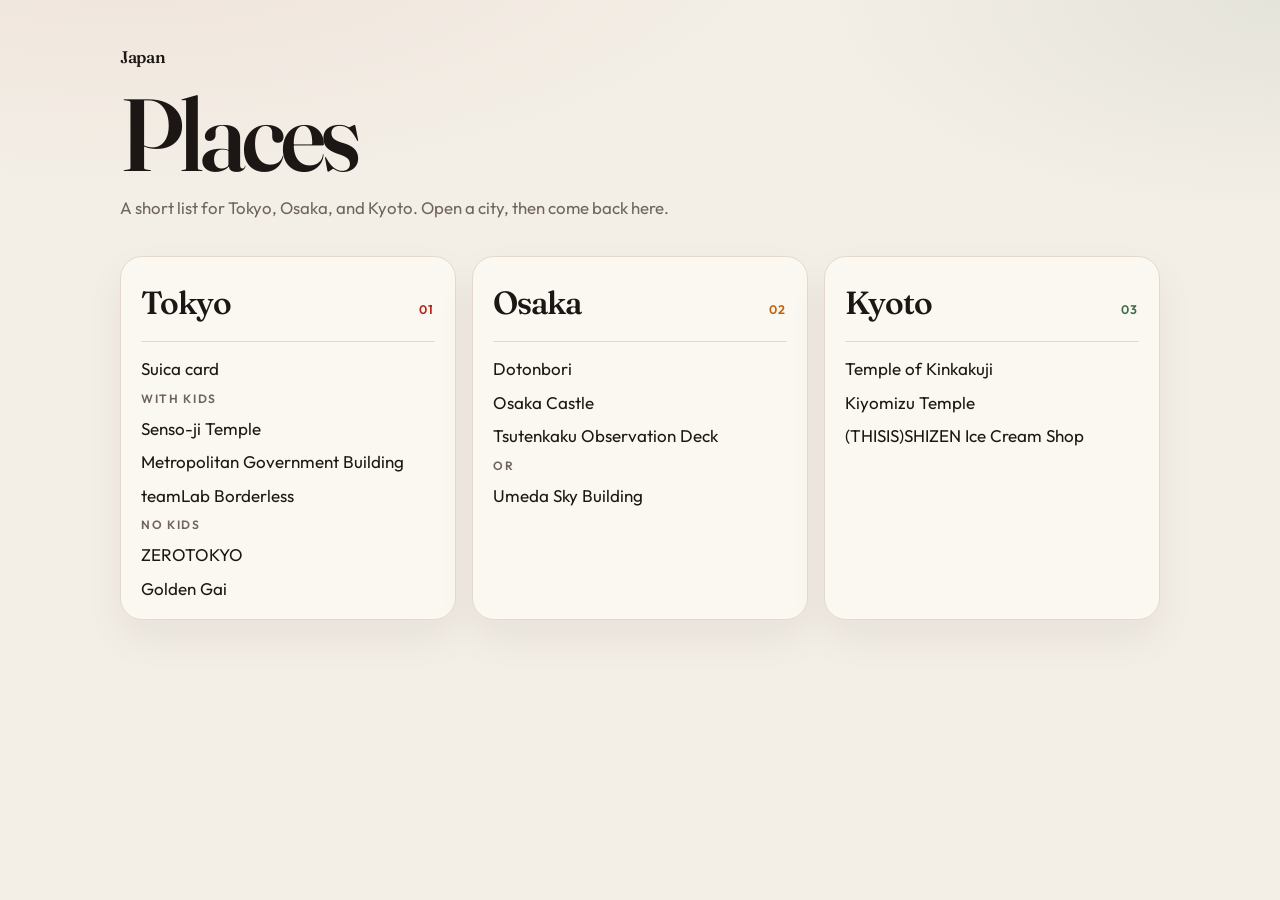
==== index.html @ 31f1f02e "Publish the Japan place list so it can be shared." ====
<!DOCTYPE html>
<html lang="en">
<head>
  <meta charset="utf-8">
  <meta name="viewport" content="width=device-width, initial-scale=1">
  <title>Japan — places</title>
  <link rel="preconnect" href="https://fonts.googleapis.com">
  <link rel="preconnect" href="https://fonts.gstatic.com" crossorigin>
  <link href="https://fonts.googleapis.com/css2?family=Fraunces:opsz,wght@9..144,560;9..144,640&family=Outfit:wght@400;500;600&display=swap" rel="stylesheet">
  <link rel="stylesheet" href="styles.css">
</head>
<body>
  <main class="wrap">
    <p class="brand">Japan</p>
    <header class="hero">
      <h1>Places</h1>
      <p class="lede">A short list for Tokyo, Osaka, and Kyoto. Open a city, then come back here.</p>
    </header>

    <section class="city-grid" aria-label="Cities">
      <article class="city-card" style="--accent: var(--tokyo)">
        <header>
          <h2><a href="tokyo.html">Tokyo</a></h2>
          <span class="index">01</span>
        </header>
        <ul>
          <li><a href="tokyo.html#suica">Suica card</a></li>
          <li class="toc-label">With kids</li>
          <li><a href="tokyo.html#sensoji">Senso-ji Temple</a></li>
          <li><a href="tokyo.html#metro">Metropolitan Government Building</a></li>
          <li><a href="tokyo.html#teamlab">teamLab Borderless</a></li>
          <li class="toc-label">No kids</li>
          <li><a href="tokyo.html#zerotokyo">ZEROTOKYO</a></li>
          <li><a href="tokyo.html#golden-gai">Golden Gai</a></li>
        </ul>
      </article>

      <article class="city-card" style="--accent: var(--osaka)">
        <header>
          <h2><a href="osaka.html">Osaka</a></h2>
          <span class="index">02</span>
        </header>
        <ul>
          <li><a href="osaka.html#dotonbori">Dotonbori</a></li>
          <li><a href="osaka.html#osaka-castle">Osaka Castle</a></li>
          <li><a href="osaka.html#tsutenkaku">Tsutenkaku Observation Deck</a></li>
          <li class="toc-label">or</li>
          <li><a href="osaka.html#umeda">Umeda Sky Building</a></li>
        </ul>
      </article>

      <article class="city-card" style="--accent: var(--kyoto)">
        <header>
          <h2><a href="kyoto.html">Kyoto</a></h2>
          <span class="index">03</span>
        </header>
        <ul>
          <li><a href="kyoto.html#kinkakuji">Temple of Kinkakuji</a></li>
          <li><a href="kyoto.html#kiyomizu">Kiyomizu Temple</a></li>
          <li><a href="kyoto.html#shizen">(THISIS)SHIZEN Ice Cream Shop</a></li>
        </ul>
      </article>
    </section>
  </main>
</body>
</html>
---- styles.css ----
:root {
  --bg: #f3eee6;
  --paper: rgba(255, 252, 247, 0.72);
  --ink: #1c1714;
  --muted: #6f655d;
  --line: #e3d9cc;
  --tokyo: #b42318;
  --osaka: #c2610c;
  --kyoto: #3c6b4a;
  --shadow: 0 18px 40px rgba(48, 32, 16, 0.06);
  --serif: "Fraunces", "Iowan Old Style", Palatino, Georgia, serif;
  --sans: "Outfit", "Avenir Next", "Segoe UI", sans-serif;
}

* {
  box-sizing: border-box;
}

html {
  scroll-behavior: smooth;
}

body {
  margin: 0;
  min-height: 100vh;
  background:
    radial-gradient(1200px 500px at 10% -10%, rgba(196, 92, 62, 0.08), transparent 55%),
    radial-gradient(900px 420px at 100% 0%, rgba(60, 107, 74, 0.08), transparent 50%),
    var(--bg);
  color: var(--ink);
  font-family: var(--sans);
  font-size: 17px;
  line-height: 1.5;
}

a {
  color: inherit;
  text-decoration-thickness: 1px;
  text-underline-offset: 0.18em;
}

a:hover {
  color: var(--accent, var(--ink));
}

img,
video {
  max-width: 100%;
}

.wrap {
  width: min(1040px, calc(100% - 32px));
  margin: 0 auto;
  padding: 28px 0 64px;
}

.topbar {
  display: flex;
  align-items: center;
  justify-content: space-between;
  gap: 16px;
  margin-bottom: 36px;
}

.brand {
  font-family: var(--serif);
  font-weight: 560;
  font-size: 1.05rem;
  letter-spacing: -0.02em;
  text-decoration: none;
}

.back {
  color: var(--muted);
  font-size: 0.92rem;
  text-decoration: none;
}

.back:hover {
  color: var(--accent, var(--ink));
}

.hero h1,
.city-head h1 {
  margin: 0;
  font-family: var(--serif);
  font-weight: 560;
  font-size: clamp(3.4rem, 8vw, 6.4rem);
  letter-spacing: -0.045em;
  line-height: 0.92;
}

.lede {
  max-width: 36rem;
  margin: 14px 0 0;
  color: var(--muted);
  font-size: 1.05rem;
}

.city-grid {
  display: grid;
  grid-template-columns: repeat(3, 1fr);
  gap: 16px;
  margin-top: 36px;
}

.city-card {
  --accent: var(--ink);
  background: var(--paper);
  border: 1px solid var(--line);
  border-radius: 22px;
  box-shadow: var(--shadow);
  padding: 22px 20px 18px;
  min-height: 100%;
}

.city-card header {
  display: flex;
  align-items: baseline;
  justify-content: space-between;
  gap: 12px;
  padding-bottom: 14px;
  border-bottom: 1px solid var(--line);
}

.city-card h2 {
  margin: 0;
  font-family: var(--serif);
  font-size: 2rem;
  font-weight: 560;
  letter-spacing: -0.03em;
}

.city-card h2 a {
  text-decoration: none;
}

.index {
  margin: 0;
  color: var(--accent);
  font-size: 0.78rem;
  font-weight: 600;
  letter-spacing: 0.14em;
}

.city-card ul {
  list-style: none;
  margin: 14px 0 0;
  padding: 0;
}

.city-card li + li {
  margin-top: 8px;
}

.city-card a {
  text-decoration: none;
}

.city-card li a:hover {
  text-decoration: underline;
  text-decoration-color: var(--accent);
}

.toc-label,
.group-label,
.caption,
.credits p,
.or {
  margin: 0;
  color: var(--muted);
  font-size: 0.75rem;
  font-weight: 600;
  letter-spacing: 0.14em;
  text-transform: uppercase;
}

.toc-label {
  margin-top: 16px;
}

.city-head {
  display: flex;
  align-items: flex-end;
  justify-content: space-between;
  gap: 16px;
  margin-bottom: 12px;
}

.city-head p {
  margin: 0 0 10px;
  color: var(--accent);
  font-size: 0.78rem;
  font-weight: 600;
  letter-spacing: 0.16em;
  text-transform: uppercase;
}

.group {
  margin-top: 34px;
}

.group-label {
  margin-bottom: 4px;
}

.place {
  display: grid;
  grid-template-columns: minmax(0, 1fr) 240px;
  gap: 12px 28px;
  align-items: center;
  padding: 18px 0;
  border-top: 1px solid var(--line);
  scroll-margin-top: 20px;
}

.place h2 {
  margin: 0;
  font-family: var(--serif);
  font-size: clamp(1.7rem, 3vw, 2.15rem);
  font-weight: 560;
  letter-spacing: -0.03em;
  line-height: 1.1;
}

.note {
  color: var(--muted);
  margin: 6px 0 0;
}

.caption {
  margin-top: 10px;
}

.place figure {
  margin: 0;
}

.place img {
  display: block;
  width: 100%;
  aspect-ratio: 4 / 3;
  object-fit: cover;
  border-radius: 16px;
  background: #ddd4c8;
}

.place-pair {
  grid-template-columns: minmax(0, 1fr) minmax(280px, 420px);
}

.photo-pair {
  display: grid;
  grid-template-columns: 1fr 1fr;
  gap: 10px;
}

.photo-pair img {
  aspect-ratio: 1 / 1;
  object-position: center 22%;
}

.video-frame {
  width: max-content;
  max-width: 100%;
  justify-self: end;
}

.video-frame video {
  display: block;
  width: auto;
  height: auto;
  max-width: 220px;
  max-height: 380px;
  border-radius: 16px;
  background: #161311;
}

.choice .or {
  margin: 0;
  text-align: center;
  color: var(--accent);
}

.credits {
  margin-top: 42px;
  padding-top: 18px;
  border-top: 1px solid var(--line);
}

.credits ul {
  margin: 8px 0 0;
  padding: 0;
  list-style: none;
  color: var(--muted);
  font-size: 0.82rem;
}

.credits li + li {
  margin-top: 4px;
}

.page-back {
  display: inline-block;
  margin-top: 28px;
  color: var(--muted);
  text-decoration: none;
}

@media (max-width: 860px) {
  .city-grid {
    grid-template-columns: 1fr;
  }
}

@media (max-width: 680px) {
  .wrap {
    width: min(1040px, calc(100% - 28px));
    padding-top: 20px;
  }

  .place {
    grid-template-columns: 1fr;
    gap: 12px;
  }

  .place figure {
    order: -1;
    width: min(100%, 420px);
  }

  .video-frame {
    justify-self: start;
    order: 1;
  }
}
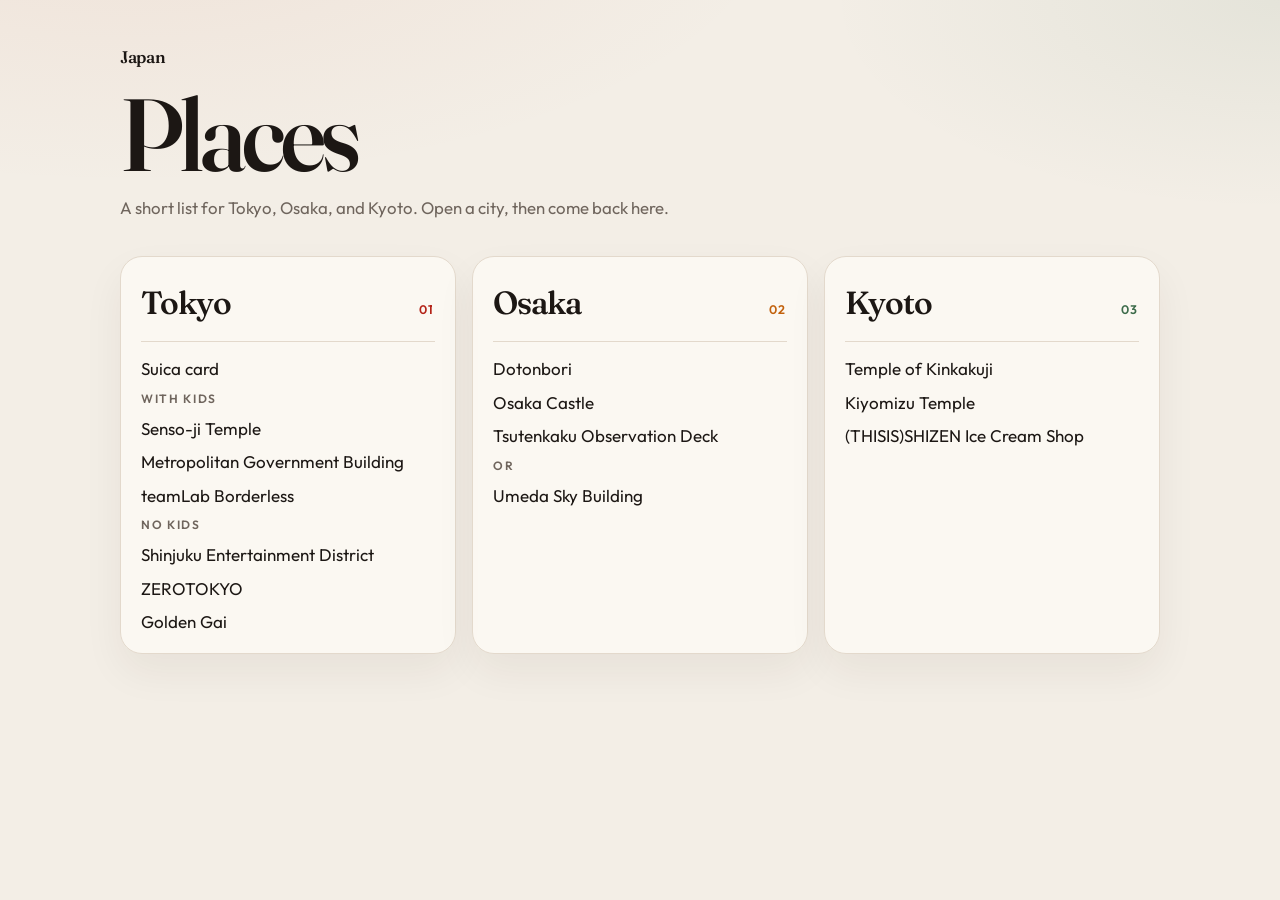
==== commit decf89fb: "Add Shinjuku’s entertainment district and open each place in Google Search." ====
--- a/index.html
+++ b/index.html
@@ -30,6 +30,7 @@
           <li><a href="tokyo.html#metro">Metropolitan Government Building</a></li>
           <li><a href="tokyo.html#teamlab">teamLab Borderless</a></li>
           <li class="toc-label">No kids</li>
+          <li><a href="tokyo.html#shinjuku">Shinjuku Entertainment District</a></li>
           <li><a href="tokyo.html#zerotokyo">ZEROTOKYO</a></li>
           <li><a href="tokyo.html#golden-gai">Golden Gai</a></li>
         </ul>
--- a/styles.css
+++ b/styles.css
@@ -223,6 +223,18 @@
   line-height: 1.1;
 }
 
+.place h2 a {
+  color: inherit;
+  text-decoration: none;
+}
+
+.place h2 a:hover,
+.place h2 a:focus-visible {
+  text-decoration: underline;
+  text-decoration-color: var(--accent);
+  text-underline-offset: 0.16em;
+}
+
 .note {
   color: var(--muted);
   margin: 6px 0 0;
@@ -234,6 +246,15 @@
 
 .place figure {
   margin: 0;
+}
+
+.place figure > a {
+  display: block;
+  border-radius: 16px;
+}
+
+.place figure > a.photo-pair {
+  display: grid;
 }
 
 .place img {
